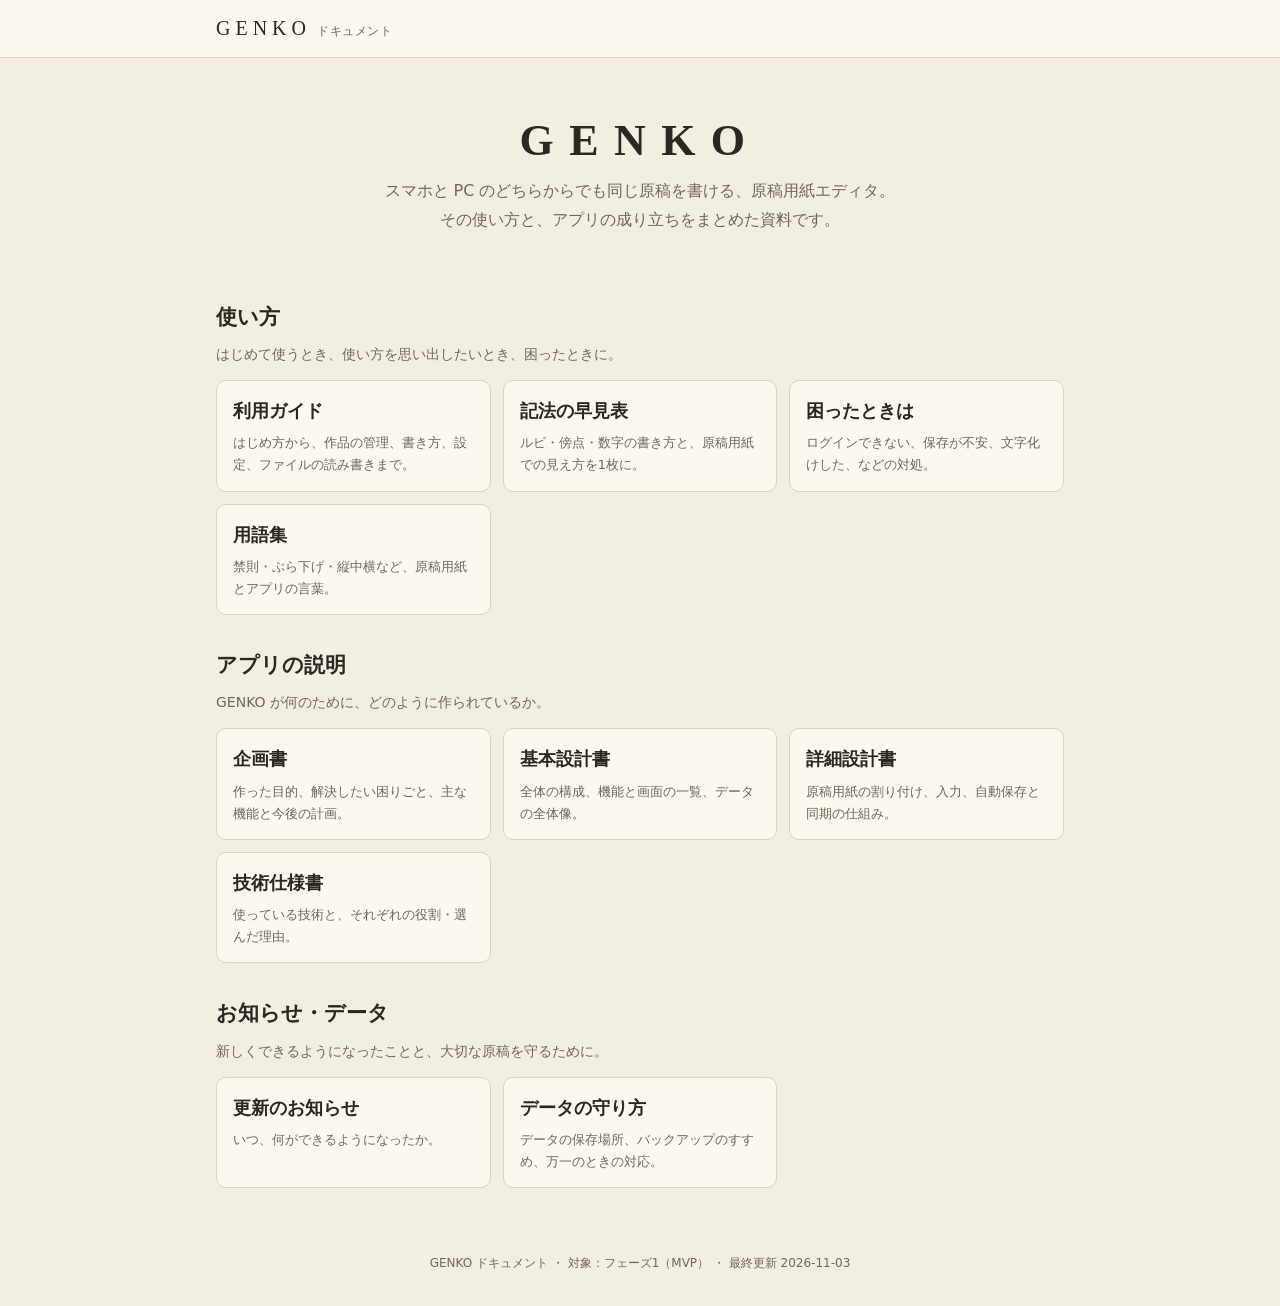
==== index.html @ dbfbf1d3 "GENKO ドキュメントのポータルを作成 - トップページと10種類のドキュメント（利用ガイド、記法の早見表、困ったときは、用語集、企画書、基本設計書、詳細設計書、技術仕様書、更新のお知らせ、データの" ====
<!doctype html>
<html lang="ja">
<head>
  <meta charset="UTF-8">
  <meta name="viewport" content="width=device-width, initial-scale=1.0">
  <meta name="color-scheme" content="light dark">
  <title>GENKO ドキュメント</title>
  <link rel="stylesheet" href="assets/style.css?v=20261103">
</head>
<body>
  <header class="site-header">
    <div class="site-header-inner">
      <a class="site-logo" href="index.html">GENKO<small>ドキュメント</small></a>
    </div>
  </header>

  <main>
    <div class="portal-intro">
      <h1 class="mincho">GENKO</h1>
      <p class="lead">スマホと PC のどちらからでも同じ原稿を書ける、原稿用紙エディタ。<br>その使い方と、アプリの成り立ちをまとめた資料です。</p>
    </div>

    <section class="portal-section">
      <h2>使い方</h2>
      <p>はじめて使うとき、使い方を思い出したいとき、困ったときに。</p>
      <div class="cards">
        <a class="card" href="docs/guide.html">
          <div class="card-title">利用ガイド</div>
          <div class="card-desc">はじめ方から、作品の管理、書き方、設定、ファイルの読み書きまで。</div>
        </a>
        <a class="card" href="docs/notation.html">
          <div class="card-title">記法の早見表</div>
          <div class="card-desc">ルビ・傍点・数字の書き方と、原稿用紙での見え方を1枚に。</div>
        </a>
        <a class="card" href="docs/faq.html">
          <div class="card-title">困ったときは</div>
          <div class="card-desc">ログインできない、保存が不安、文字化けした、などの対処。</div>
        </a>
        <a class="card" href="docs/glossary.html">
          <div class="card-title">用語集</div>
          <div class="card-desc">禁則・ぶら下げ・縦中横など、原稿用紙とアプリの言葉。</div>
        </a>
      </div>
    </section>

    <section class="portal-section">
      <h2>アプリの説明</h2>
      <p>GENKO が何のために、どのように作られているか。</p>
      <div class="cards">
        <a class="card" href="docs/plan.html">
          <div class="card-title">企画書</div>
          <div class="card-desc">作った目的、解決したい困りごと、主な機能と今後の計画。</div>
        </a>
        <a class="card" href="docs/basic-design.html">
          <div class="card-title">基本設計書</div>
          <div class="card-desc">全体の構成、機能と画面の一覧、データの全体像。</div>
        </a>
        <a class="card" href="docs/detail-design.html">
          <div class="card-title">詳細設計書</div>
          <div class="card-desc">原稿用紙の割り付け、入力、自動保存と同期の仕組み。</div>
        </a>
        <a class="card" href="docs/tech-spec.html">
          <div class="card-title">技術仕様書</div>
          <div class="card-desc">使っている技術と、それぞれの役割・選んだ理由。</div>
        </a>
      </div>
    </section>

    <section class="portal-section">
      <h2>お知らせ・データ</h2>
      <p>新しくできるようになったことと、大切な原稿を守るために。</p>
      <div class="cards">
        <a class="card" href="docs/updates.html">
          <div class="card-title">更新のお知らせ</div>
          <div class="card-desc">いつ、何ができるようになったか。</div>
        </a>
        <a class="card" href="docs/data-safety.html">
          <div class="card-title">データの守り方</div>
          <div class="card-desc">データの保存場所、バックアップのすすめ、万一のときの対応。</div>
        </a>
      </div>
    </section>
  </main>

  <footer class="site-footer">GENKO ドキュメント ・ 対象：フェーズ1（MVP） ・ 最終更新 2026-11-03</footer>
</body>
</html>
---- assets/style.css ----
/* GENKO ポータルの共通の見た目。アプリと同じく、生成りの紙色と明朝体を基調にする。
   色はすべてここの変数で管理し、端末の設定（ライト・ダーク）に自動で合わせる。 */

:root {
  --bg: #f3eee2;
  --paper: #fbf8f0;
  --text: #2b2723;
  --muted: #6f675c;
  --line: #ddd3c0;
  --accent: #9c3b2e;
  --accent-soft: #f3e1dc;
  --note-bg: #eef3f7;
  --note-line: #5b7a99;
  --warn-bg: #fbefe0;
  --warn-line: #b8742a;
  --code-bg: #efe8d8;
  --grid: #e2a39a;
  --mincho: 'Yu Mincho', 'YuMincho', 'Hiragino Mincho ProN', 'Noto Serif JP', serif;
  --gothic: system-ui, 'Hiragino Sans', 'Yu Gothic UI', 'Meiryo', sans-serif;
  --mono: ui-monospace, 'Cascadia Mono', Consolas, monospace;
}

@media (prefers-color-scheme: dark) {
  :root {
    --bg: #1c1b19;
    --paper: #262522;
    --text: #e6e1d6;
    --muted: #a39b8e;
    --line: #3d3a35;
    --accent: #e8806f;
    --accent-soft: #3a2824;
    --note-bg: #222b33;
    --note-line: #7fa2c4;
    --warn-bg: #352a1d;
    --warn-line: #d9a05b;
    --code-bg: #302e2a;
    --grid: #5a5650;
  }
}

* {
  box-sizing: border-box;
}

html {
  -webkit-text-size-adjust: 100%;
}

body {
  margin: 0;
  background: var(--bg);
  color: var(--text);
  font-family: var(--gothic);
  font-size: 16px;
  line-height: 1.85;
}

a {
  color: var(--accent);
}

/* 上部の帯 */
.site-header {
  background: var(--paper);
  border-bottom: 1px solid var(--line);
}

.site-header-inner {
  max-width: 880px;
  margin: 0 auto;
  padding: 10px 16px;
  display: flex;
  align-items: center;
  justify-content: space-between;
  gap: 12px;
}

.site-logo {
  font-family: var(--mincho);
  font-size: 20px;
  letter-spacing: 0.25em;
  color: var(--text);
  text-decoration: none;
}

.site-logo small {
  font-family: var(--gothic);
  font-size: 12px;
  letter-spacing: 0.05em;
  color: var(--muted);
  margin-left: 6px;
}

.site-header nav a {
  font-size: 14px;
  text-decoration: none;
}

/* 本文 */
main {
  max-width: 880px;
  margin: 0 auto;
  padding: 24px 16px 64px;
}

.doc {
  background: var(--paper);
  border: 1px solid var(--line);
  border-radius: 10px;
  padding: 28px clamp(16px, 4vw, 48px) 40px;
}

.doc-kind {
  display: inline-block;
  font-size: 12px;
  color: var(--accent);
  border: 1px solid var(--accent);
  border-radius: 999px;
  padding: 0 10px;
  margin-bottom: 8px;
}

h1,
h2,
h3 {
  font-family: var(--mincho);
  font-weight: 600;
  line-height: 1.4;
}

h1 {
  font-size: clamp(24px, 5vw, 30px);
  margin: 0 0 8px;
}

h2 {
  font-size: 21px;
  margin: 44px 0 12px;
  padding-bottom: 6px;
  border-bottom: 2px solid var(--line);
}

h3 {
  font-size: 17px;
  margin: 28px 0 8px;
}

.lead {
  color: var(--muted);
  margin: 0 0 20px;
}

.meta {
  font-size: 13px;
  color: var(--muted);
}

/* 目次 */
.toc {
  background: var(--bg);
  border: 1px solid var(--line);
  border-radius: 8px;
  padding: 12px 20px;
  margin: 20px 0 8px;
  font-size: 14px;
}

.toc strong {
  display: block;
  margin-bottom: 4px;
}

.toc ol {
  margin: 0;
  padding-left: 1.4em;
}

/* 表 */
.table-wrap {
  overflow-x: auto;
  margin: 12px 0 20px;
}

table {
  border-collapse: collapse;
  width: 100%;
  font-size: 14px;
  line-height: 1.7;
}

th,
td {
  border: 1px solid var(--line);
  padding: 8px 10px;
  text-align: left;
  vertical-align: top;
}

th {
  background: var(--bg);
  white-space: nowrap;
}

/* 記法などの文字 */
code,
kbd {
  font-family: var(--mono);
  font-size: 0.92em;
  background: var(--code-bg);
  border-radius: 4px;
  padding: 1px 5px;
}

pre {
  background: var(--code-bg);
  border-radius: 8px;
  padding: 12px 14px;
  overflow-x: auto;
  font-family: var(--mono);
  font-size: 14px;
  line-height: 1.6;
}

pre code {
  background: none;
  padding: 0;
}

.mincho {
  font-family: var(--mincho);
}

/* 補足・注意の囲み */
.note,
.warn {
  border-left: 4px solid var(--note-line);
  background: var(--note-bg);
  border-radius: 0 8px 8px 0;
  padding: 10px 14px;
  margin: 16px 0;
  font-size: 15px;
}

.warn {
  border-left-color: var(--warn-line);
  background: var(--warn-bg);
}

.note > :first-child,
.warn > :first-child {
  margin-top: 0;
}

.note > :last-child,
.warn > :last-child {
  margin-bottom: 0;
}

/* 図。スマホでは縮めすぎると文字が読めないので、一定の幅より狭ければ横にずらして見る */
figure {
  margin: 20px 0;
}

.figure-scroll {
  overflow-x: auto;
}

figure svg {
  display: block;
  width: 100%;
  min-width: 640px;
  height: auto;
}

figcaption {
  font-size: 13px;
  color: var(--muted);
  text-align: center;
  margin-top: 6px;
}

.diagram-box {
  fill: var(--paper);
  stroke: var(--line);
  stroke-width: 1.5;
}

.diagram-accent {
  fill: var(--accent-soft);
  stroke: var(--accent);
  stroke-width: 1.5;
}

.diagram-text {
  fill: var(--text);
  font-family: var(--gothic);
  font-size: 14px;
}

.diagram-sub {
  fill: var(--muted);
  font-family: var(--gothic);
  font-size: 12px;
}

.diagram-line {
  stroke: var(--muted);
  stroke-width: 1.5;
  fill: none;
}

.diagram-arrowhead {
  fill: var(--muted);
}

/* 手順 */
.steps {
  counter-reset: step;
  list-style: none;
  padding: 0;
}

.steps > li {
  counter-increment: step;
  position: relative;
  padding-left: 40px;
  margin-bottom: 12px;
}

.steps > li::before {
  content: counter(step);
  position: absolute;
  left: 0;
  top: 2px;
  width: 26px;
  height: 26px;
  border-radius: 50%;
  background: var(--accent);
  color: var(--paper);
  font-size: 14px;
  font-weight: 600;
  display: flex;
  align-items: center;
  justify-content: center;
}

/* 原稿用紙の見本（縦書きのマス目） */
.genko-sample {
  display: inline-flex;
  flex-direction: row-reverse;
  gap: 6px;
  padding: 10px;
  background: var(--bg);
  border: 1px solid var(--line);
  border-radius: 6px;
}

.genko-sample .col {
  display: flex;
  flex-direction: column;
  border-left: 1px solid var(--grid);
  border-right: 1px solid var(--grid);
}

.genko-sample .cell {
  width: 30px;
  height: 30px;
  border-bottom: 1px solid var(--grid);
  writing-mode: vertical-rl;
  font-family: var(--mincho);
  font-size: 19px;
  line-height: 1;
  display: flex;
  align-items: center;
  justify-content: center;
}

.genko-sample .cell:first-child {
  border-top: 1px solid var(--grid);
}

.genko-sample .cell.hang {
  color: var(--accent);
}

/* トップページの一覧 */
.portal-intro {
  text-align: center;
  padding: 28px 0 12px;
}

.portal-intro h1 {
  font-size: clamp(30px, 8vw, 44px);
  letter-spacing: 0.35em;
  margin-bottom: 4px;
}

.portal-section h2 {
  border-bottom: none;
  margin: 36px 0 4px;
}

.portal-section > p {
  margin: 0 0 12px;
  color: var(--muted);
  font-size: 14px;
}

.cards {
  display: grid;
  grid-template-columns: repeat(auto-fill, minmax(240px, 1fr));
  gap: 12px;
}

.card {
  display: block;
  background: var(--paper);
  border: 1px solid var(--line);
  border-radius: 10px;
  padding: 14px 16px;
  color: var(--text);
  text-decoration: none;
  transition: border-color 0.15s;
}

.card:hover {
  border-color: var(--accent);
}

.card-title {
  font-family: var(--mincho);
  font-size: 18px;
  font-weight: 600;
}

.card-desc {
  font-size: 13px;
  color: var(--muted);
  line-height: 1.7;
  margin-top: 4px;
}

/* ページの下部 */
.doc-footer {
  margin-top: 40px;
  padding-top: 12px;
  border-top: 1px solid var(--line);
  font-size: 13px;
  color: var(--muted);
  display: flex;
  justify-content: space-between;
  flex-wrap: wrap;
  gap: 8px;
}

.site-footer {
  text-align: center;
  font-size: 12px;
  color: var(--muted);
  padding: 0 16px 32px;
}

@media print {
  body {
    background: #fff;
  }
  .site-header nav,
  .toc {
    display: none;
  }
  .doc {
    border: none;
    padding: 0;
  }
}
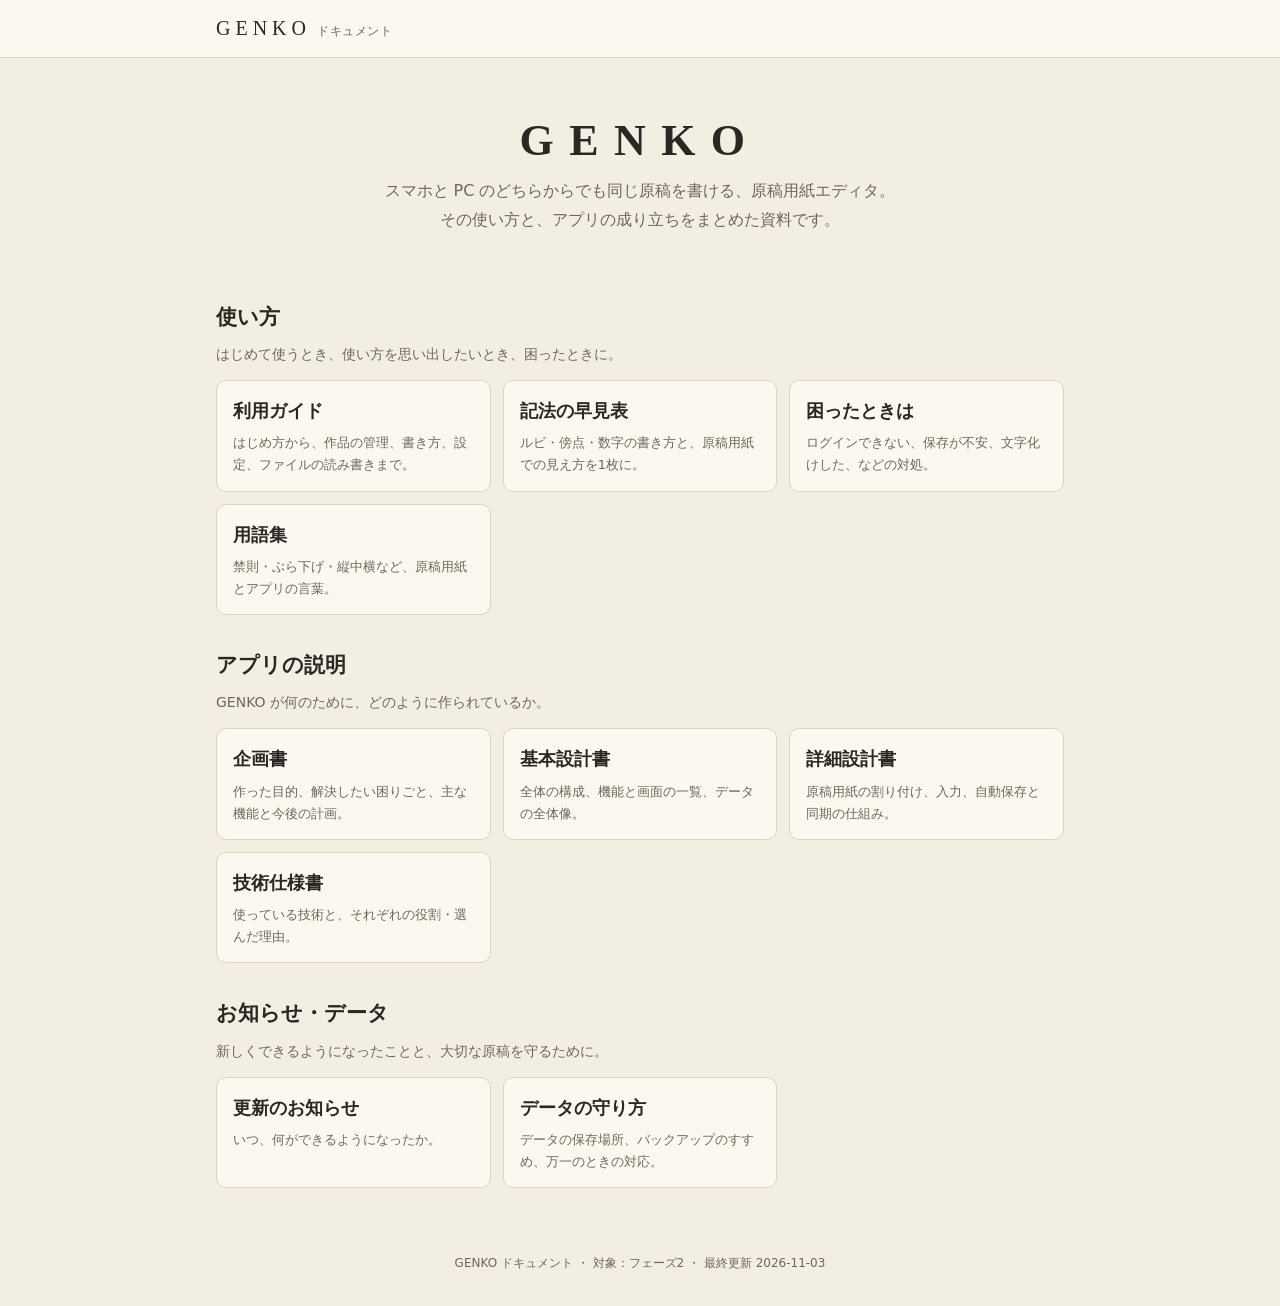
==== commit 717af1b6: "フェーズ2の機能をドキュメントに反映 - 利用ガイド：資料フォルダ、検索・置換、PDF・印刷・カクヨム用コピー、文字数の目標、同時編集、ホーム画面からの起動 - 記法の早見表：縦中横の手動指定（^10" ====
--- a/index.html
+++ b/index.html
@@ -82,6 +82,6 @@
     </section>
   </main>
 
-  <footer class="site-footer">GENKO ドキュメント ・ 対象：フェーズ1（MVP） ・ 最終更新 2026-11-03</footer>
+  <footer class="site-footer">GENKO ドキュメント ・ 対象：フェーズ2 ・ 最終更新 2026-11-03</footer>
 </body>
 </html>
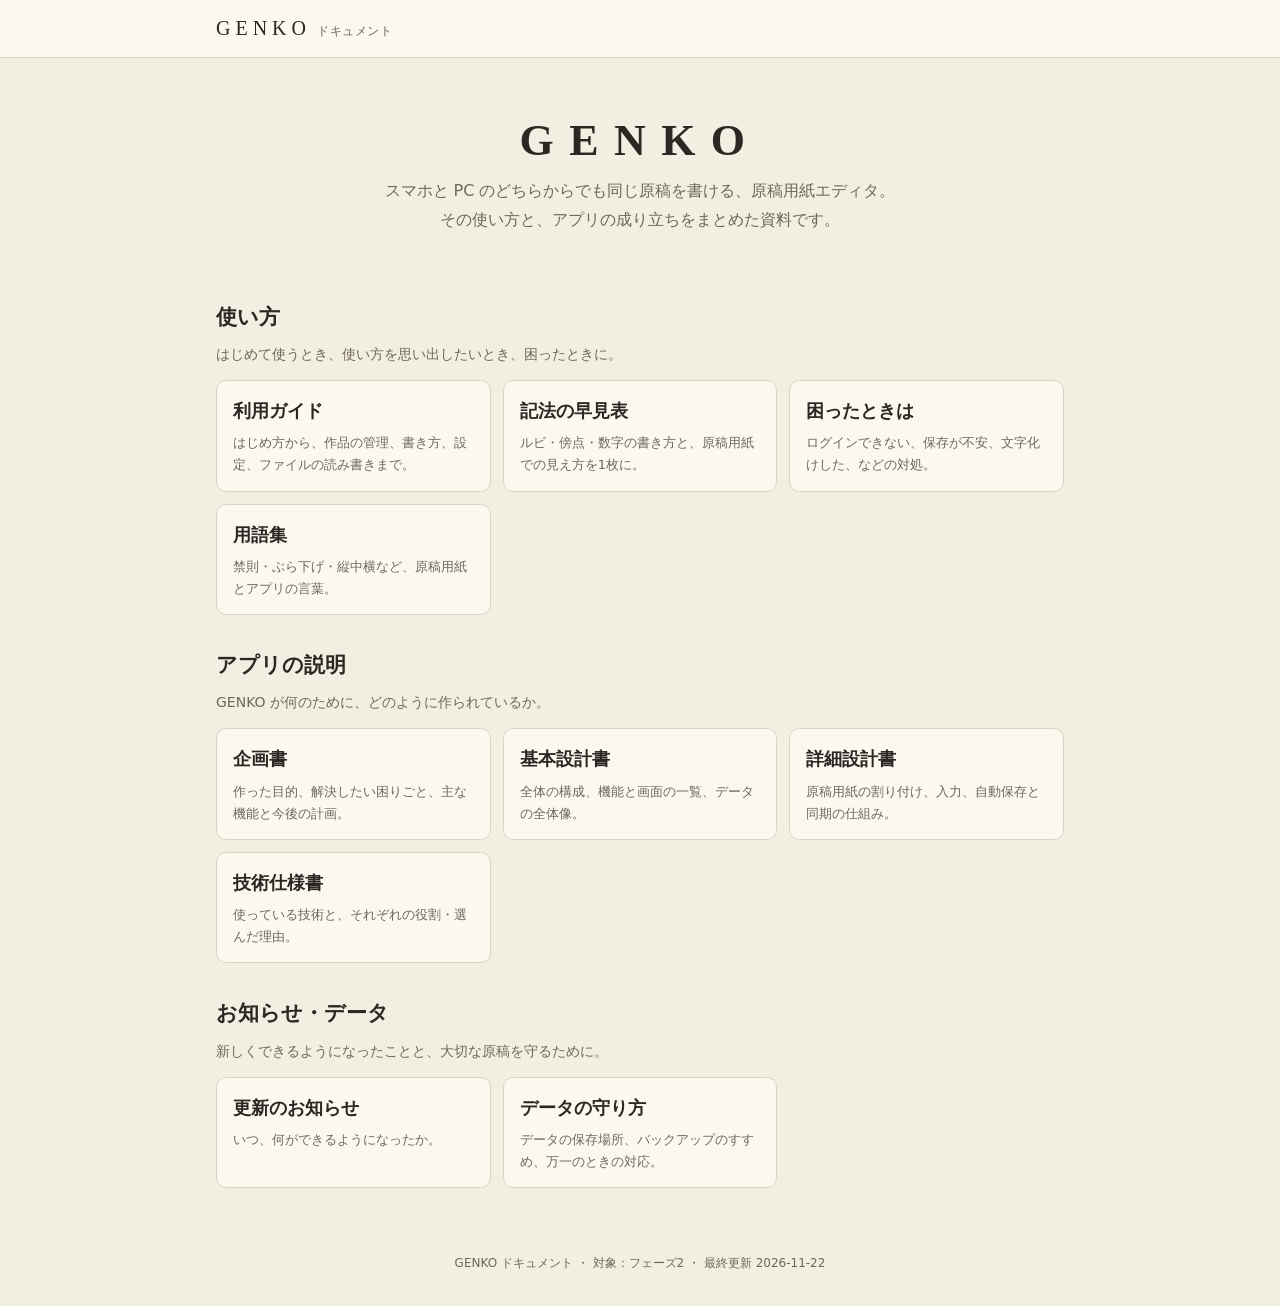
==== commit a6938fb3: "「作品や章が消えたように見える」ときの対処と、更新のお知らせを追加 Co-Authored-By: Claude Opus 5.5 <noreply@anthropic.com>" ====
--- a/index.html
+++ b/index.html
@@ -82,6 +82,6 @@
     </section>
   </main>
 
-  <footer class="site-footer">GENKO ドキュメント ・ 対象：フェーズ2 ・ 最終更新 2026-11-03</footer>
+  <footer class="site-footer">GENKO ドキュメント ・ 対象：フェーズ2 ・ 最終更新 2026-11-22</footer>
 </body>
 </html>
